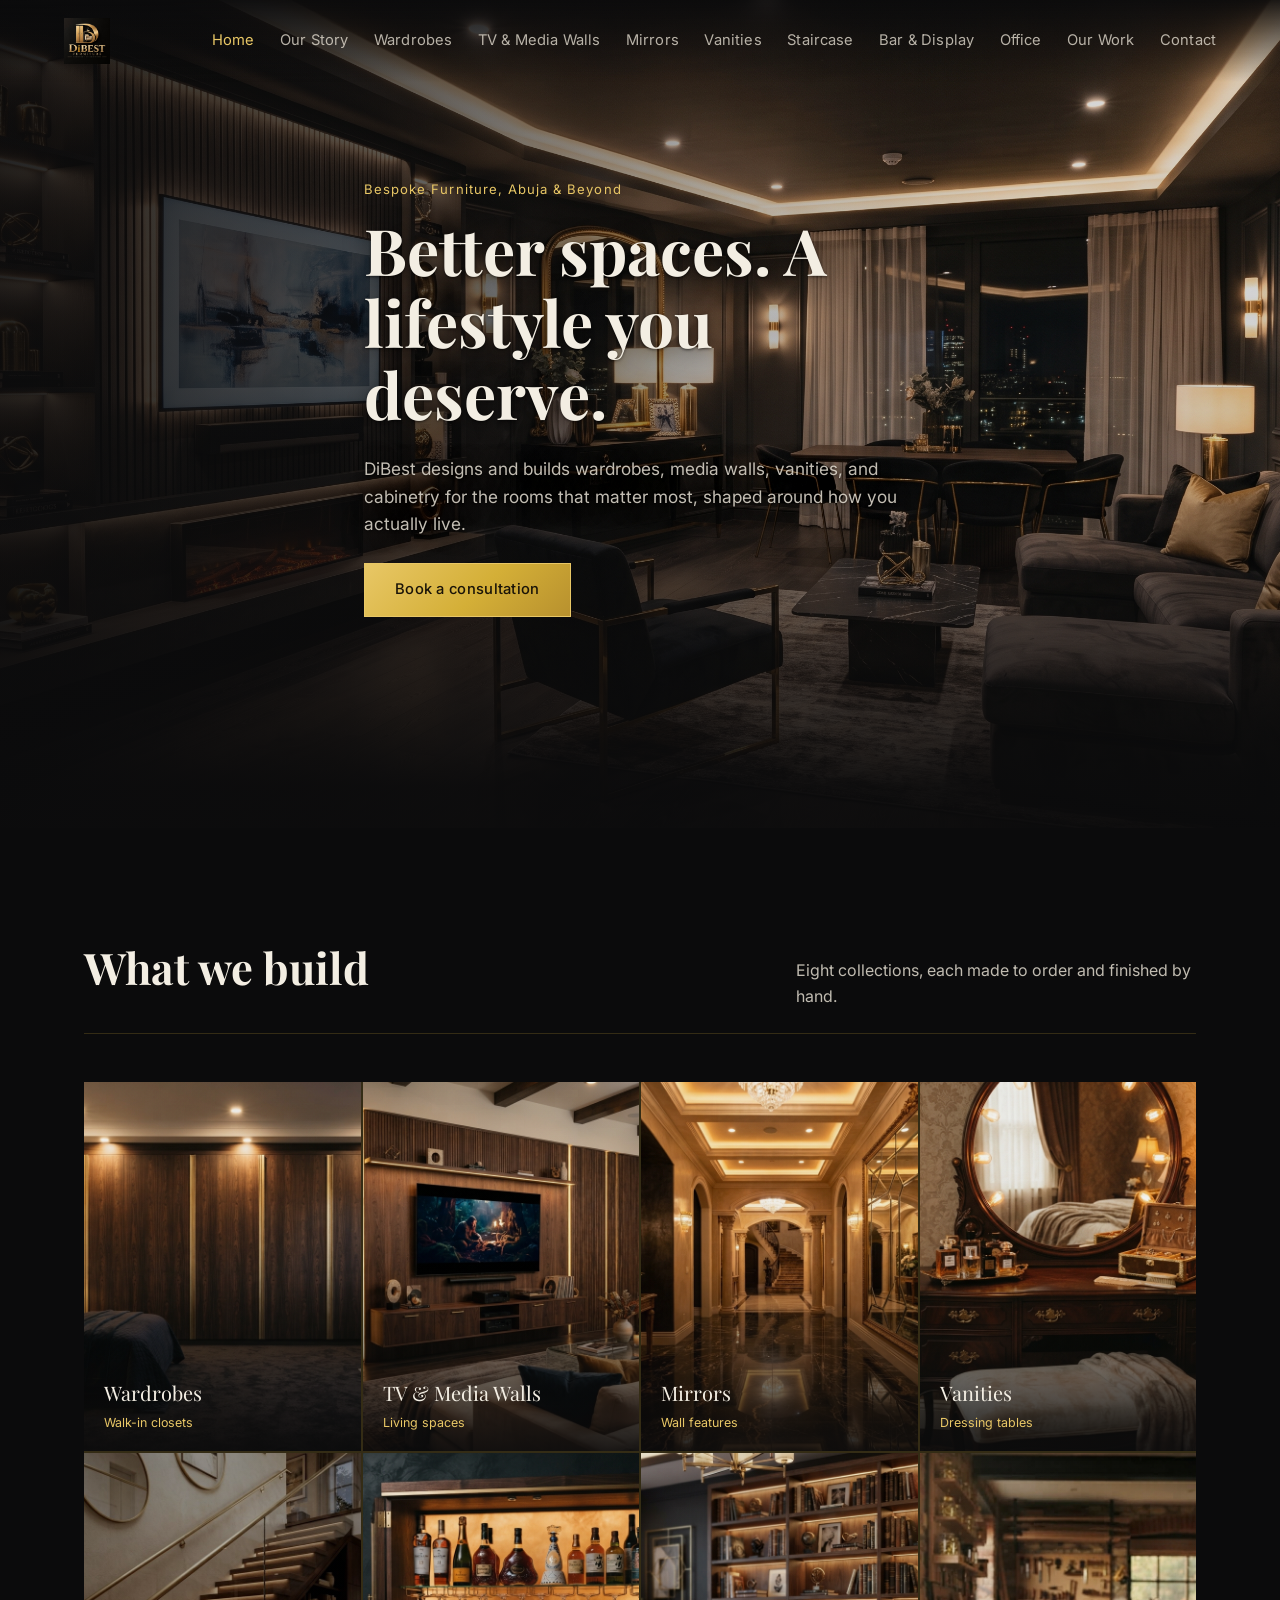
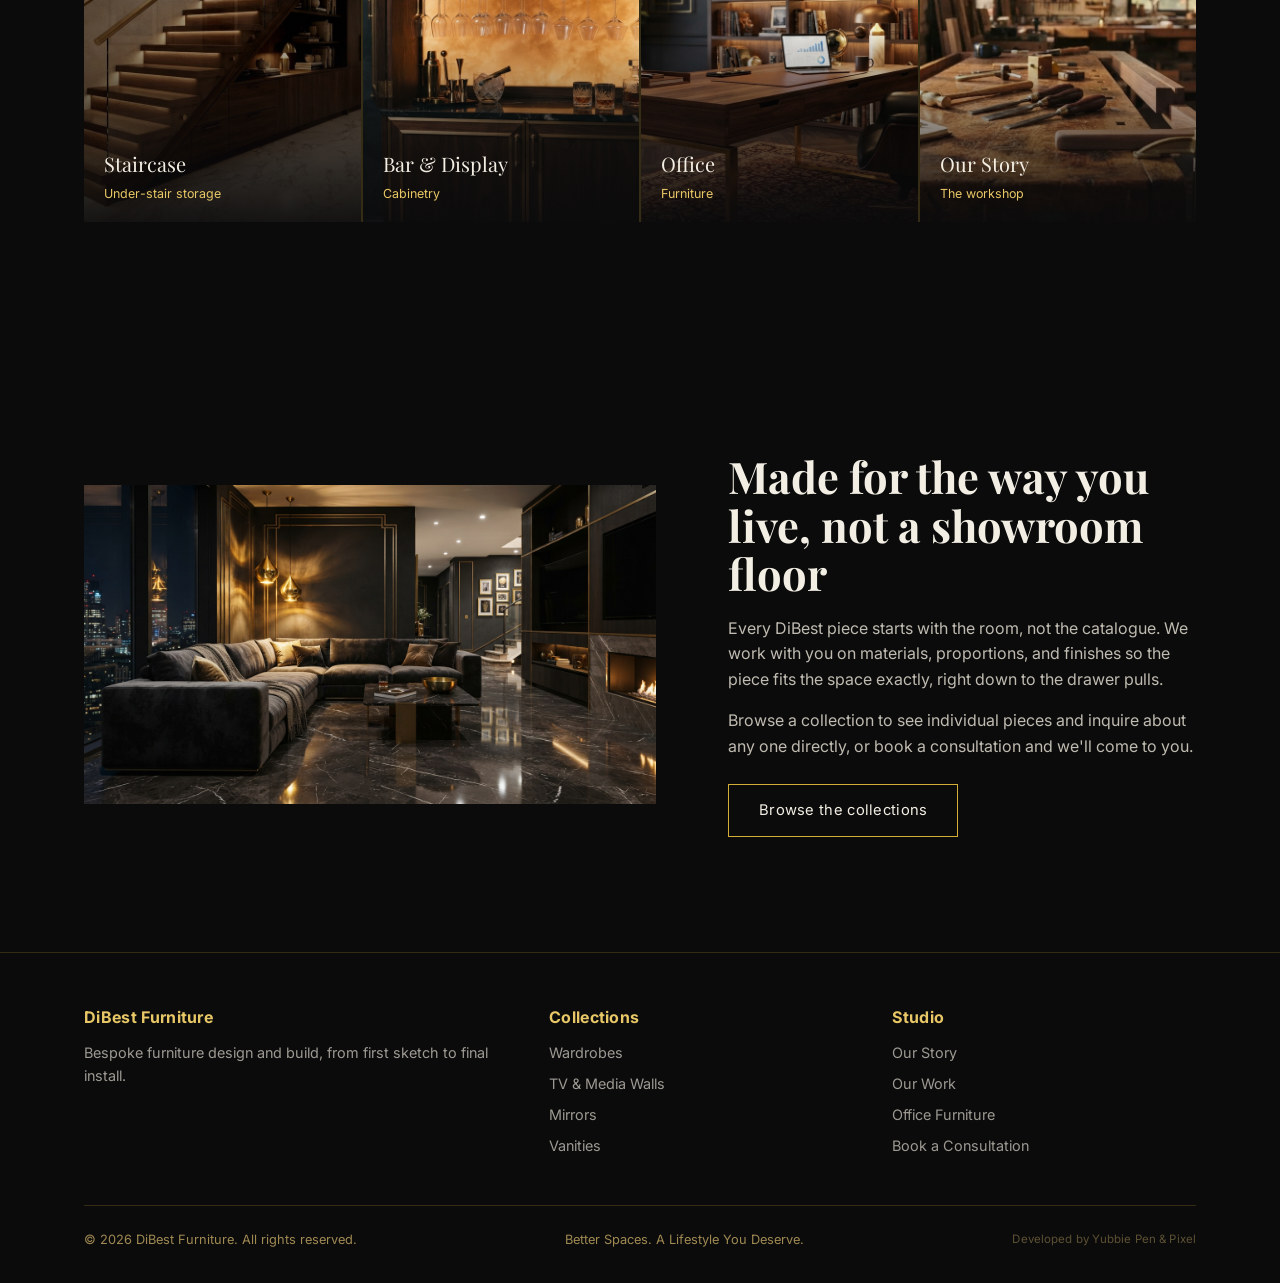
==== index.html @ cc1283dc "Initial commit: DiBest Furniture website" ====
<!DOCTYPE html>
<html lang="en">
<head>
<meta charset="UTF-8">
<meta name="viewport" content="width=device-width, initial-scale=1.0">
<title>DiBest Furniture: Better Spaces. A Lifestyle You Deserve.</title>
<meta name="description" content="DiBest Furniture designs and builds bespoke wardrobes, media walls, mirrors, vanities, staircase storage, bar cabinetry, and office furniture.">
<link rel="stylesheet" href="css/style.css">
</head>
<body>

<header class="site-header">
  <div class="nav-row">
    <a href="index.html" class="brand">
      <img src="images/logo/logo.png" alt="DiBest Furniture">
    </a>
    <nav class="nav-links">
      <a href="index.html" class="active">Home</a>
      <a href="about.html">Our Story</a>
      <a href="wardrobes.html">Wardrobes</a>
      <a href="tv-media.html">TV &amp; Media Walls</a>
      <a href="mirrors.html">Mirrors</a>
      <a href="dressing-tables.html">Vanities</a>
      <a href="staircase.html">Staircase</a>
      <a href="bar-display.html">Bar &amp; Display</a>
      <a href="office.html">Office</a>
      <a href="our-work.html">Our Work</a>
      <a href="contact.html">Contact</a>
    </nav>
    <button class="nav-toggle" aria-label="Menu"><span></span><span></span><span></span></button>
  </div>
</header>

<section class="hero" style="background-image: url('images/home/home-01.jpeg');">
  <div class="wrap hero-content">
    <div class="hero-kicker">Bespoke Furniture, Abuja &amp; Beyond</div>
    <h1>Better spaces. A lifestyle you deserve.</h1>
    <p>DiBest designs and builds wardrobes, media walls, vanities, and cabinetry for the rooms that matter most, shaped around how you actually live.</p>
    <a href="contact.html" class="btn btn-solid">Book a consultation</a>
  </div>
</section>

<section>
  <div class="wrap">
    <div class="section-head">
      <h2>What we build</h2>
      <p>Eight collections, each made to order and finished by hand.</p>
    </div>
    <div class="cat-grid">
      <a class="cat-tile" href="wardrobes.html" style="background-image:url('images/wardrobes/wardrobe-04.jpeg')">
        <div class="cat-tile-label">Wardrobes <span>Walk-in closets</span></div>
      </a>
      <a class="cat-tile" href="tv-media.html" style="background-image:url('images/tv-media/tv-02.jpeg')">
        <div class="cat-tile-label">TV &amp; Media Walls <span>Living spaces</span></div>
      </a>
      <a class="cat-tile" href="mirrors.html" style="background-image:url('images/mirrors/mirror-03.jpeg')">
        <div class="cat-tile-label">Mirrors <span>Wall features</span></div>
      </a>
      <a class="cat-tile" href="dressing-tables.html" style="background-image:url('images/dressing-tables/dt-01.jpeg')">
        <div class="cat-tile-label">Vanities <span>Dressing tables</span></div>
      </a>
      <a class="cat-tile" href="staircase.html" style="background-image:url('images/staircase/stair-03.jpeg')">
        <div class="cat-tile-label">Staircase <span>Under-stair storage</span></div>
      </a>
      <a class="cat-tile" href="bar-display.html" style="background-image:url('images/bar-display/bar-03.jpeg')">
        <div class="cat-tile-label">Bar &amp; Display <span>Cabinetry</span></div>
      </a>
      <a class="cat-tile" href="office.html" style="background-image:url('images/office/office-01.jpeg')">
        <div class="cat-tile-label">Office <span>Furniture</span></div>
      </a>
      <a class="cat-tile" href="about.html" style="background-image:url('images/about/about-01.jpeg')">
        <div class="cat-tile-label">Our Story <span>The workshop</span></div>
      </a>
    </div>
  </div>
</section>

<section>
  <div class="wrap feature">
    <div class="feature-media">
      <img src="images/home/home-02.jpeg" alt="DiBest living space" loading="lazy">
    </div>
    <div>
      <h2>Made for the way you live, not a showroom floor</h2>
      <p>Every DiBest piece starts with the room, not the catalogue. We work with you on materials, proportions, and finishes so the piece fits the space exactly, right down to the drawer pulls.</p>
      <p>Browse a collection to see individual pieces and inquire about any one directly, or book a consultation and we'll come to you.</p>
      <a href="wardrobes.html" class="btn">Browse the collections</a>
    </div>
  </div>
</section>

<footer>
  <div class="wrap">
    <div class="footer-grid">
      <div>
        <h3>DiBest Furniture</h3>
        <p>Bespoke furniture design and build, from first sketch to final install.</p>
      </div>
      <div>
        <h3>Collections</h3>
        <a href="wardrobes.html">Wardrobes</a>
        <a href="tv-media.html">TV &amp; Media Walls</a>
        <a href="mirrors.html">Mirrors</a>
        <a href="dressing-tables.html">Vanities</a>
      </div>
      <div>
        <h3>Studio</h3>
        <a href="about.html">Our Story</a>
        <a href="our-work.html">Our Work</a>
        <a href="office.html">Office Furniture</a>
        <a href="contact.html">Book a Consultation</a>
      </div>
    </div>
    <div class="footer-bottom">
      <span>&copy; 2026 DiBest Furniture. All rights reserved.</span>
      <span>Better Spaces. A Lifestyle You Deserve.</span>
      <a href="https://wa.me/2347032352158" target="_blank" rel="noopener" class="dev-credit">Developed by Yubbie Pen &amp; Pixel</a>
    </div>
  </div>
</footer>

<script src="js/main.js"></script>
</body>
</html>
---- css/style.css ----
@import url('https://fonts.googleapis.com/css2?family=Playfair+Display:ital,wght@0,600;0,700;0,800;1,600&family=Inter:wght@400;500;600&display=swap');

:root {
  --black: #0b0b0c;
  --panel: #161513;
  --panel-raised: #1d1b18;
  --gold: #d4af37;
  --gold-bright: #e8c766;
  --ivory: #f3eee3;
  --bronze: #a08a52;
  --line: rgba(212, 175, 55, 0.2);
  --serif: 'Playfair Display', serif;
  --sans: 'Inter', sans-serif;
  --max: 1240px;
}

* { box-sizing: border-box; }
html { scroll-behavior: smooth; }

body {
  margin: 0;
  background: var(--black);
  color: var(--ivory);
  font-family: var(--sans);
  font-weight: 400;
  line-height: 1.6;
  -webkit-font-smoothing: antialiased;
}

img { max-width: 100%; display: block; }

a { color: inherit; text-decoration: none; }

h1, h2, h3 {
  font-family: var(--serif);
  font-weight: 700;
  line-height: 1.12;
  margin: 0 0 0.4em;
  color: var(--ivory);
}

h1 { font-size: clamp(2.6rem, 5vw, 4.6rem); }
h2 { font-size: clamp(1.9rem, 3.4vw, 2.8rem); }
h3 { font-size: 1.4rem; }

p { margin: 0 0 1em; max-width: 62ch; color: rgba(237, 231, 218, 0.8); }

.wrap { max-width: var(--max); margin: 0 auto; padding: 0 clamp(20px, 5vw, 64px); }

/* ---------- Header / Nav ---------- */
.site-header {
  position: fixed;
  top: 0; left: 0; right: 0;
  z-index: 100;
  background: linear-gradient(to bottom, rgba(11,11,12,0.92), transparent);
  transition: background 0.3s ease, backdrop-filter 0.3s ease;
}

.site-header.scrolled {
  background: rgba(11,11,12,0.96);
  backdrop-filter: blur(6px);
  border-bottom: 1px solid var(--line);
}

.nav-row {
  display: flex;
  align-items: center;
  justify-content: space-between;
  padding: 18px clamp(20px, 5vw, 64px);
}

.brand { display: flex; align-items: center; gap: 12px; }
.brand img { height: 46px; width: auto; }

.nav-links {
  display: flex;
  gap: clamp(16px, 2vw, 34px);
  font-size: 0.92rem;
  letter-spacing: 0.01em;
}

.nav-links a {
  position: relative;
  padding: 4px 0;
  color: rgba(237, 231, 218, 0.75);
  transition: color 0.25s ease;
}
.nav-links a:hover, .nav-links a.active { color: var(--gold-bright); }
.nav-links a::after {
  content: '';
  position: absolute;
  left: 0; right: 100%; bottom: -3px;
  height: 1px;
  background: var(--gold);
  transition: right 0.3s ease;
}
.nav-links a:hover::after { right: 0; }

.nav-toggle {
  display: none;
  flex-direction: column;
  gap: 5px;
  background: none;
  border: none;
  cursor: pointer;
  padding: 6px;
}
.nav-toggle span { width: 22px; height: 1px; background: var(--ivory); }

@media (max-width: 860px) {
  .nav-links {
    position: fixed;
    top: 68px; left: 0; right: 0;
    background: rgba(11,11,12,0.98);
    border-top: 1px solid var(--line);
    border-bottom: 1px solid var(--line);
    flex-direction: column;
    padding: 24px clamp(20px, 5vw, 64px);
    gap: 18px;
    transform: translateY(-8px);
    opacity: 0;
    pointer-events: none;
    transition: opacity 0.25s ease, transform 0.25s ease;
  }
  .nav-links.open { opacity: 1; transform: translateY(0); pointer-events: auto; }
  .nav-toggle { display: flex; }
}

/* ---------- Hero ---------- */
.hero {
  position: relative;
  min-height: 92vh;
  display: flex;
  align-items: flex-end;
  background-size: cover;
  background-position: center;
  overflow: hidden;
}
.hero::before {
  content: '';
  position: absolute; inset: 0;
  background:
    linear-gradient(to top, rgba(11,11,12,0.96) 5%, rgba(11,11,12,0.2) 42%, rgba(11,11,12,0.15) 100%),
    linear-gradient(to right, rgba(11,11,12,0.88) 0%, rgba(11,11,12,0.6) 32%, rgba(11,11,12,0.15) 60%, rgba(11,11,12,0) 78%);
}
.hero-content {
  position: relative;
  z-index: 2;
  padding-bottom: clamp(48px, 8vw, 96px);
  max-width: 680px;
}
.hero-content h1, .hero-content p {
  text-shadow: 0 2px 24px rgba(0,0,0,0.55), 0 1px 3px rgba(0,0,0,0.6);
}
.hero-kicker {
  font-family: var(--sans);
  font-size: 0.82rem;
  color: var(--gold-bright);
  letter-spacing: 0.08em;
  margin-bottom: 14px;
}
.hero p { color: rgba(237,231,218,0.82); font-size: 1.08rem; }

/* ---------- Buttons ---------- */
.btn {
  display: inline-block;
  padding: 14px 30px;
  border: 1px solid var(--gold);
  color: var(--ivory);
  font-size: 0.92rem;
  letter-spacing: 0.02em;
  transition: background 0.25s ease, color 0.25s ease;
  margin-top: 8px;
}
.btn:hover { background: var(--gold); color: var(--black); }
.btn-solid {
  background: linear-gradient(135deg, var(--gold-bright) 0%, var(--gold) 55%, #b8912e 100%);
  color: #1a1408;
  border: 1px solid var(--gold-bright);
  font-weight: 500;
}
.btn-solid:hover { background: linear-gradient(135deg, var(--gold-bright) 0%, var(--gold-bright) 100%); border-color: var(--gold-bright); }

/* ---------- Sections ---------- */
section { padding: clamp(64px, 9vw, 120px) 0; }
.section-head {
  display: flex;
  justify-content: space-between;
  align-items: flex-end;
  gap: 24px;
  margin-bottom: 48px;
  border-bottom: 1px solid var(--line);
  padding-bottom: 24px;
}
.section-head p { margin: 0; max-width: 40ch; }

/* ---------- Category grid ---------- */
.cat-grid {
  display: grid;
  grid-template-columns: repeat(4, 1fr);
  gap: 2px;
  background: var(--line);
}
.cat-tile {
  position: relative;
  aspect-ratio: 3/4;
  background-size: cover;
  background-position: center;
  overflow: hidden;
}
.cat-tile::before {
  content: '';
  position: absolute; inset: 0;
  background: linear-gradient(to top, rgba(11,11,12,0.9), rgba(11,11,12,0.05) 50%);
  transition: background 0.3s ease;
}
.cat-tile:hover::before { background: linear-gradient(to top, rgba(11,11,12,0.75), rgba(11,11,12,0.15) 50%); }
.cat-tile-label {
  position: absolute;
  left: 20px; bottom: 18px; right: 20px;
  z-index: 2;
  font-family: var(--serif);
  font-size: 1.25rem;
  color: var(--ivory);
}
.cat-tile-label span {
  display: block;
  font-family: var(--sans);
  font-size: 0.78rem;
  color: var(--gold-bright);
  margin-top: 4px;
}
@media (max-width: 980px) { .cat-grid { grid-template-columns: repeat(2, 1fr); } }
@media (max-width: 560px) { .cat-grid { grid-template-columns: 1fr; } }

/* ---------- Two-col feature ---------- */
.feature {
  display: grid;
  grid-template-columns: 1.1fr 0.9fr;
  gap: clamp(32px, 6vw, 72px);
  align-items: center;
}
.feature img { width: 100%; height: 100%; object-fit: cover; }
.feature.reverse { grid-template-columns: 0.9fr 1.1fr; }
.feature.reverse .feature-media { order: 2; }
@media (max-width: 860px) {
  .feature, .feature.reverse { grid-template-columns: 1fr; }
  .feature.reverse .feature-media { order: 0; }
}

/* ---------- Footer ---------- */
footer {
  border-top: 1px solid var(--line);
  padding: 56px 0 32px;
}
.footer-grid {
  display: grid;
  grid-template-columns: 1.4fr 1fr 1fr;
  gap: 40px;
  margin-bottom: 40px;
}
.footer-grid h3 { font-size: 1rem; font-family: var(--sans); color: var(--gold-bright); letter-spacing: 0.02em; margin-bottom: 14px; }
.footer-grid a, .footer-grid p { display: block; font-size: 0.9rem; color: rgba(237,231,218,0.65); margin-bottom: 8px; }
.footer-grid a:hover { color: var(--gold-bright); }
.footer-bottom {
  border-top: 1px solid var(--line);
  padding-top: 24px;
  font-size: 0.8rem;
  color: var(--bronze);
  display: flex;
  justify-content: space-between;
  flex-wrap: wrap;
  gap: 8px;
}
.dev-credit {
  color: rgba(160, 138, 82, 0.55);
  font-size: 0.72rem;
  letter-spacing: 0.01em;
  transition: color 0.25s ease;
}
.dev-credit:hover { color: var(--gold-bright); }
@media (max-width: 700px) { .footer-grid { grid-template-columns: 1fr; } }

/* ---------- Piece grid (category pages) ---------- */
.piece-grid {
  display: grid;
  grid-template-columns: repeat(3, 1fr);
  gap: 28px;
}
.piece-card {
  background: var(--panel);
  border: 1px solid var(--line);
}
.piece-img {
  aspect-ratio: 4/3;
  background-size: cover;
  background-position: center;
}
.piece-info { padding: 20px 22px 24px; }
.piece-info h3 { font-size: 1.15rem; margin-bottom: 6px; }
.piece-info p { font-size: 0.9rem; margin-bottom: 14px; }
.piece-cta {
  display: inline-block;
  font-size: 0.82rem;
  letter-spacing: 0.02em;
  color: var(--gold-bright);
  border-bottom: 1px solid var(--gold);
  padding-bottom: 2px;
  background: none;
  border-top: none; border-left: none; border-right: none;
  cursor: pointer;
  font-family: var(--sans);
}
.piece-cta:hover { color: var(--ivory); border-color: var(--ivory); }
@media (max-width: 980px) { .piece-grid { grid-template-columns: repeat(2, 1fr); } }
@media (max-width: 620px) { .piece-grid { grid-template-columns: 1fr; } }

/* ---------- Intro block on category pages ---------- */
.category-intro { max-width: 62ch; margin-bottom: 48px; }
.category-intro h1 { margin-bottom: 16px; }
/* ---------- Our Work masonry grid ---------- */
.work-grid {
  columns: 3 260px;
  column-gap: 18px;
}
.work-item {
  break-inside: avoid;
  margin-bottom: 18px;
  border: 1px solid var(--line);
  background: var(--panel);
}
.work-item img { width: 100%; display: block; }
.work-caption {
  padding: 12px 14px;
  font-size: 0.85rem;
  color: rgba(237,238,218,0.75);
  letter-spacing: 0.01em;
}
@media (max-width: 700px) { .work-grid { columns: 2 200px; } }

.inquiry-overlay {
  position: fixed; inset: 0;
  background: rgba(6,6,7,0.85);
  display: none;
  align-items: center; justify-content: center;
  z-index: 200;
  padding: 20px;
}
.inquiry-overlay.open { display: flex; }
.inquiry-box {
  background: var(--panel);
  border: 1px solid var(--line);
  padding: 40px;
  max-width: 460px;
  width: 100%;
  position: relative;
}
.inquiry-close {
  position: absolute; top: 16px; right: 18px;
  background: none; border: none;
  color: var(--bronze);
  font-size: 1.4rem;
  cursor: pointer;
}
.inquiry-box label {
  display: block;
  font-size: 0.82rem;
  color: var(--bronze);
  margin: 16px 0 6px;
}
.inquiry-box input, .inquiry-box textarea {
  width: 100%;
  background: var(--black);
  border: 1px solid var(--line);
  color: var(--ivory);
  padding: 11px 12px;
  font-family: var(--sans);
  font-size: 0.92rem;
}
.inquiry-box textarea { resize: vertical; min-height: 80px; }
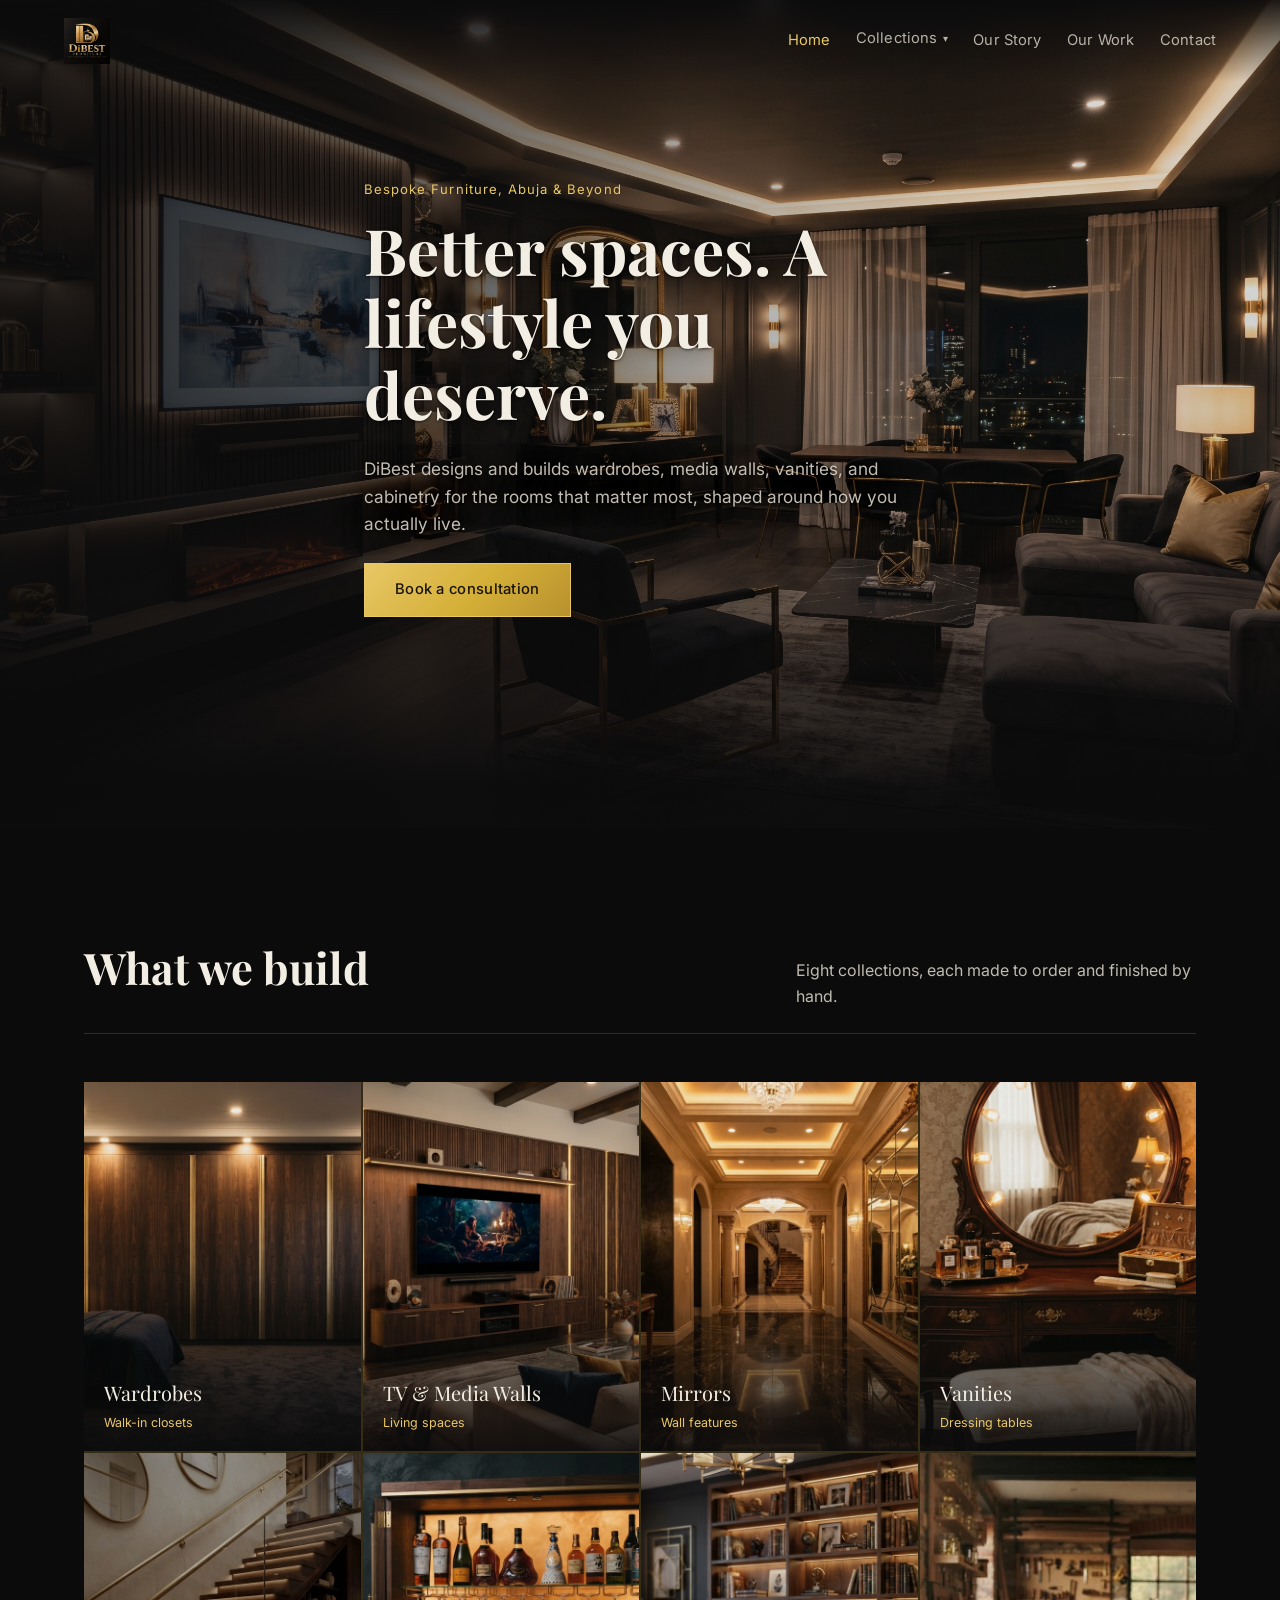
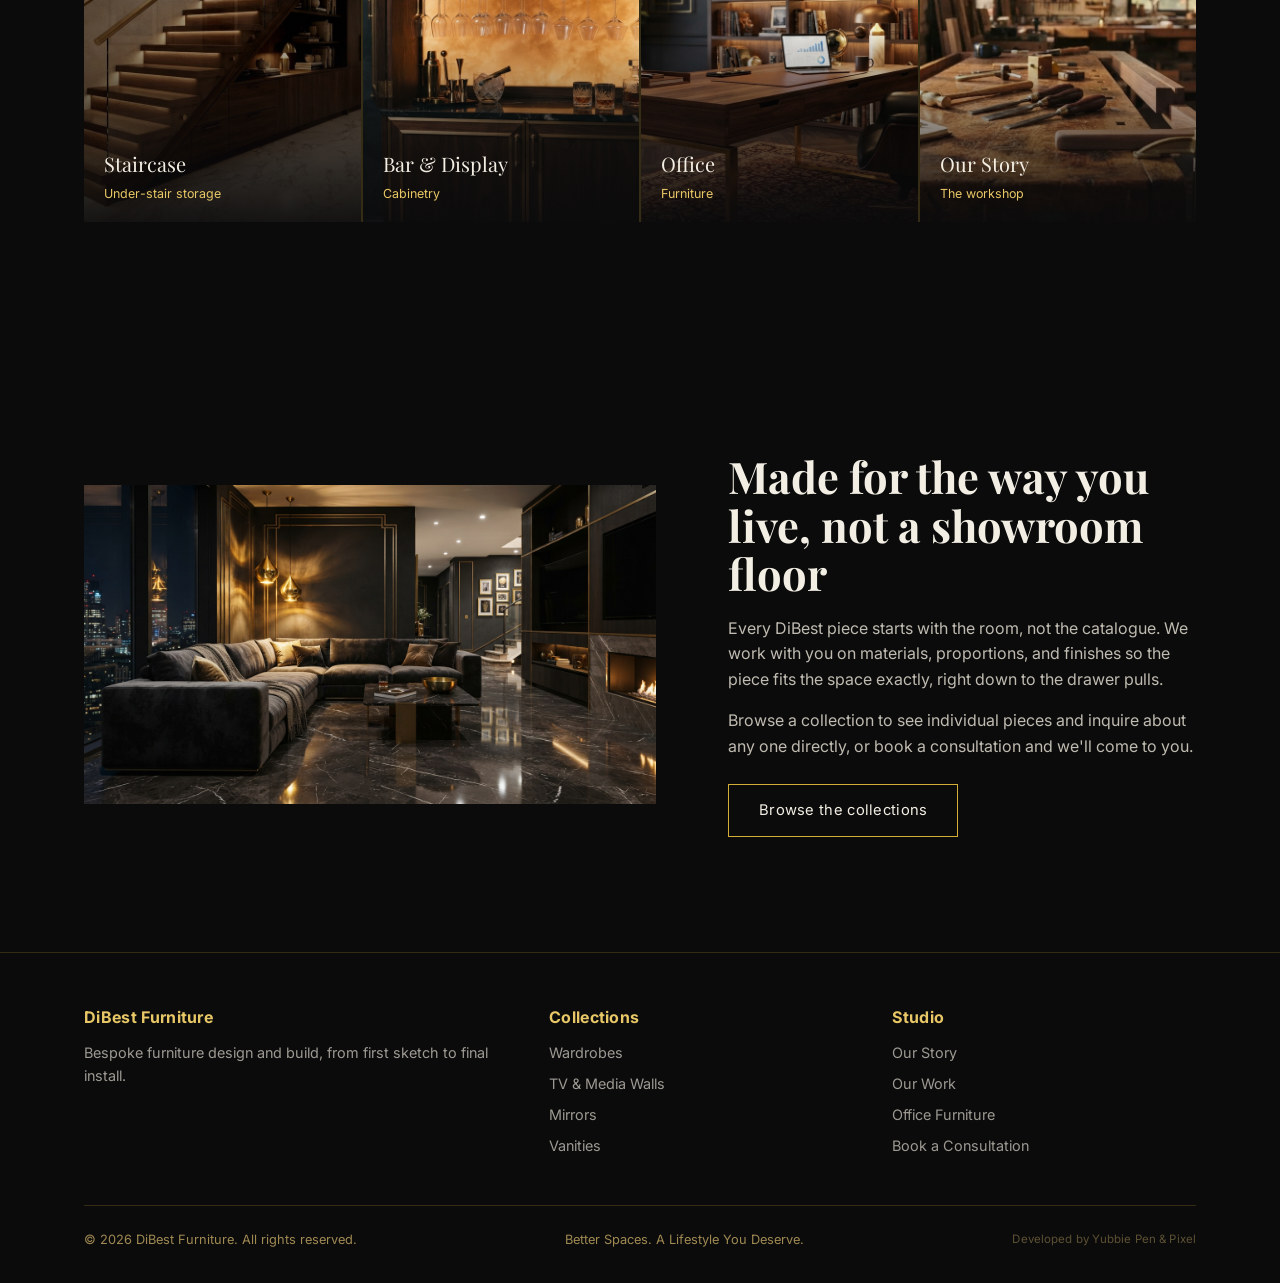
==== commit a97a1c4f: "Replace flat nav with Collections dropdown for better UX" ====
--- a/index.html
+++ b/index.html
@@ -5,6 +5,10 @@
 <meta name="viewport" content="width=device-width, initial-scale=1.0">
 <title>DiBest Furniture: Better Spaces. A Lifestyle You Deserve.</title>
 <meta name="description" content="DiBest Furniture designs and builds bespoke wardrobes, media walls, mirrors, vanities, staircase storage, bar cabinetry, and office furniture.">
+<link rel="icon" type="image/x-icon" href="favicon.ico">
+<link rel="icon" type="image/png" sizes="32x32" href="images/favicon/favicon-32x32.png">
+<link rel="icon" type="image/png" sizes="16x16" href="images/favicon/favicon-16x16.png">
+<link rel="apple-touch-icon" sizes="180x180" href="images/favicon/apple-touch-icon.png">
 <link rel="stylesheet" href="css/style.css">
 </head>
 <body>
@@ -16,14 +20,19 @@
     </a>
     <nav class="nav-links">
       <a href="index.html" class="active">Home</a>
+      <div class="nav-item dropdown">
+        <button class="dropdown-toggle" type="button">Collections <span class="caret">&#9662;</span></button>
+        <div class="dropdown-menu">
+        <a href="wardrobes.html">Wardrobes</a>
+        <a href="tv-media.html">TV &amp; Media Walls</a>
+        <a href="mirrors.html">Mirrors</a>
+        <a href="dressing-tables.html">Vanities</a>
+        <a href="staircase.html">Staircase</a>
+        <a href="bar-display.html">Bar &amp; Display</a>
+        <a href="office.html">Office</a>
+        </div>
+      </div>
       <a href="about.html">Our Story</a>
-      <a href="wardrobes.html">Wardrobes</a>
-      <a href="tv-media.html">TV &amp; Media Walls</a>
-      <a href="mirrors.html">Mirrors</a>
-      <a href="dressing-tables.html">Vanities</a>
-      <a href="staircase.html">Staircase</a>
-      <a href="bar-display.html">Bar &amp; Display</a>
-      <a href="office.html">Office</a>
       <a href="our-work.html">Our Work</a>
       <a href="contact.html">Contact</a>
     </nav>
--- a/css/style.css
+++ b/css/style.css
@@ -95,6 +95,77 @@
   transition: right 0.3s ease;
 }
 .nav-links a:hover::after { right: 0; }
+
+/* ---------- Collections dropdown ---------- */
+.nav-item.dropdown { position: relative; }
+.dropdown-toggle {
+  background: none;
+  border: none;
+  font-family: var(--sans);
+  font-size: 0.92rem;
+  letter-spacing: 0.01em;
+  color: rgba(237, 231, 218, 0.75);
+  cursor: pointer;
+  display: flex;
+  align-items: center;
+  gap: 5px;
+  padding: 4px 0;
+  transition: color 0.25s ease;
+}
+.dropdown-toggle:hover, .dropdown-toggle.active { color: var(--gold-bright); }
+.dropdown-toggle .caret {
+  font-size: 0.65em;
+  transition: transform 0.25s ease;
+  display: inline-block;
+}
+.nav-item.dropdown:hover .dropdown-toggle .caret,
+.nav-item.dropdown.open .dropdown-toggle .caret { transform: rotate(180deg); }
+
+.dropdown-menu {
+  position: absolute;
+  top: calc(100% + 14px);
+  left: 0;
+  min-width: 230px;
+  background: var(--panel);
+  border: 1px solid var(--line);
+  padding: 8px 0;
+  opacity: 0;
+  visibility: hidden;
+  transform: translateY(-8px);
+  transition: opacity 0.2s ease, transform 0.2s ease, visibility 0.2s ease;
+  z-index: 50;
+}
+.nav-item.dropdown:hover .dropdown-menu,
+.nav-item.dropdown.open .dropdown-menu {
+  opacity: 1;
+  visibility: visible;
+  transform: translateY(0);
+}
+.dropdown-menu a {
+  display: block;
+  padding: 10px 20px;
+  font-size: 0.88rem;
+  color: rgba(237, 231, 218, 0.75);
+}
+.dropdown-menu a::after { display: none; }
+.dropdown-menu a:hover, .dropdown-menu a.active { color: var(--gold-bright); background: rgba(176,141,62,0.08); }
+
+@media (max-width: 860px) {
+  .dropdown-menu {
+    position: static;
+    opacity: 1;
+    visibility: visible;
+    transform: none;
+    background: transparent;
+    border: none;
+    padding: 0 0 0 16px;
+    max-height: 0;
+    overflow: hidden;
+    transition: max-height 0.25s ease;
+  }
+  .nav-item.dropdown.open .dropdown-menu { max-height: 400px; }
+  .dropdown-menu a { padding: 10px 0; }
+}
 
 .nav-toggle {
   display: none;
